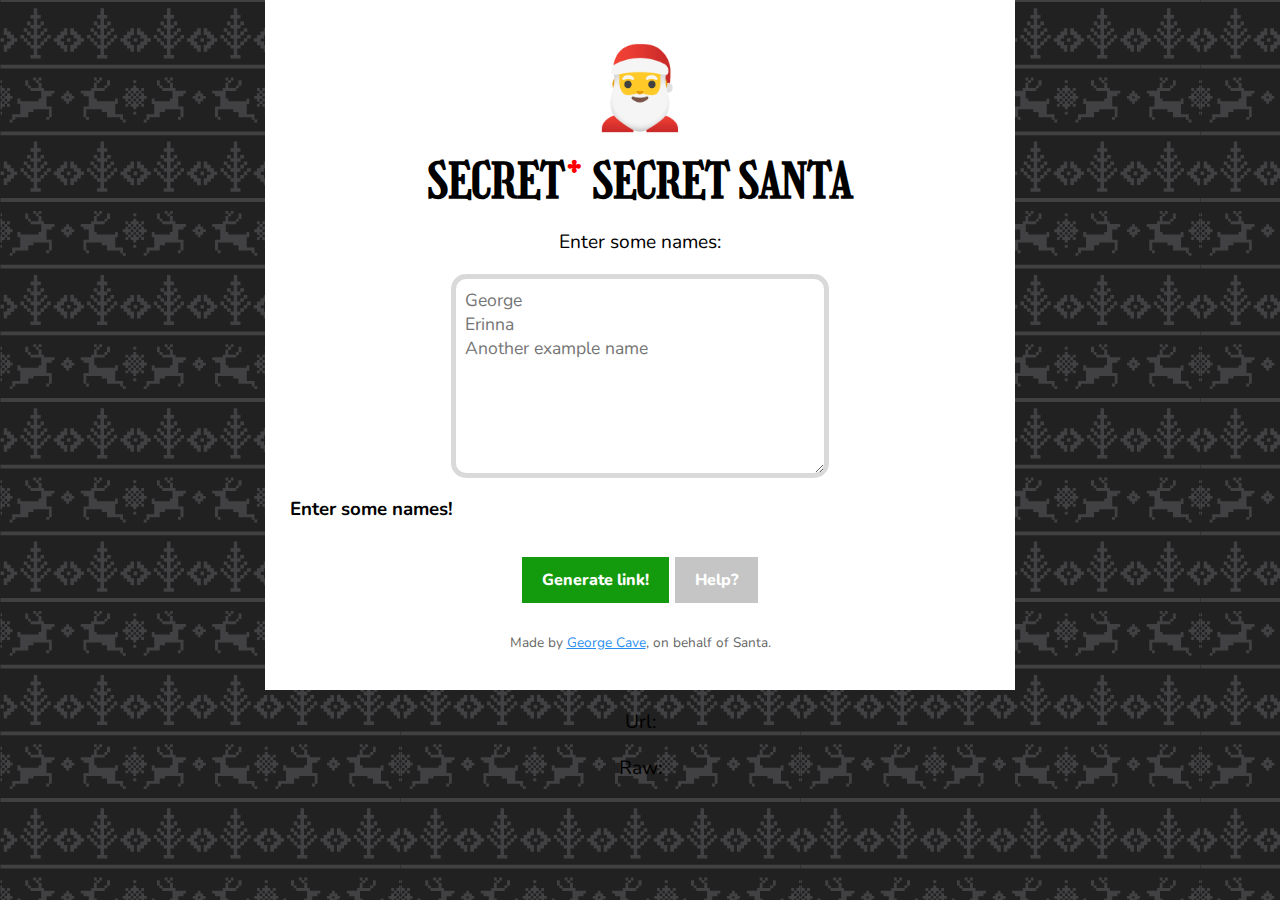
==== generate.html @ 96303698 "First draft of generator page" ====
<!DOCTYPE html>
<html lang="en">
	<head>
		<meta charset="utf-8">
		<meta name="viewport" content="width=device-width,initial-scale=1">
		<title>secret-santa</title>
		<script language="javascript" src="js/lz-string.min.js"></script>
		<link href="https://fonts.googleapis.com/css?family=Girassol|Nunito&display=swap" rel="stylesheet"> 
		<link rel="stylesheet" href="assets/styles.css">
	</head>
	<body>
		<main>
				<h3 class="emoji">🎅</h3>
				<h1>Secret<span class="star">*</span> Secret Santa</h1>
				<p>Enter some names:</p>
				<form name="names_form" id="names_form">
					<textarea id="names" placeholder="George&#10;Erinna&#10;Another example name"></textarea>	
					<div id="error_panel" class="error_panel">
						<h3>Enter some names!</h3>
					</div>
					<div class="buttons">
							<input class="submit" type="submit" value="Generate link!">
							<input class="help" type="button" value="Help?" id="help_button">
					</div>
				</form>
				<section id="link_panel" class="link_panel">
					<h3>Give this link to your friends:</h3>
					<input type="text" id="link" value="link">	
				</section>
				<section id="how_panel" class="how_panel">
					<h2>How does this work?</h2>
					<ol>
						<li>This website generates you a unique link that contains all your names and their Secret santa pairings</li>
						<li>When your friends click on the link, they can enter their name to see who they have to buy for</li>
						<li>Because all the data is contained in the link, it is private and is not logged by this website or in any database</li>
						<li>See the github page for more info: <a href="https://github.com/gcsalzburg/secret-santa">https://github.com/gcsalzburg/secret-santa</a></li>
					</ol>
				</section>
				<section class="credits_panel">
					<p>Made by <a href="https://www.designedbycave.co.uk/">George Cave</a>, on behalf of Santa.</p>
				</section>
		</main>
		

		<p>Url: <span id="compressed"></span></p>
		<p>Raw: <span id="uncompressed"></span></p>
		
		<script>
				document.getElementById("link").addEventListener("focus",function(e){
					document.getElementById("link").select();
				});
				document.getElementById("help_button").addEventListener("click", function(e){
					e.preventDefault();
					document.getElementById("how_panel").style.display = 'block';
				});
				
				document.getElementById("names_form").addEventListener("submit",function(e){
					e.preventDefault();
					var raw_names = document.getElementById("names").value.split(/\r?\n/);

					// Remove blank names and strange characters
					for(i=0; i<raw_names.length; i++){
						raw_names[i] = raw_names[i].replace(/[^a-zÀ-ÿ]+/,''); // Trim anything we don't want
						if(/^\s*$/.test(raw_names[i])){
							raw_names.splice(i,1);
							i--;
						}
					}

					// Set textarea to our processing output
					document.getElementById("names").value = raw_names.join("\r\n"); 

					// Generate the link
					generate_link(raw_names);
				});

				// Assumes that data is clean
				function generate_link(names_array){
					// Check for duplicates
					if(names_array.length < 2){
						return;
					}
					if(!is_array_unique(names_array)){
						alert("Duplicate names in list - please fix!");
						return;
					}
					
					var names = names_array.join("/");

					var num_names = names_array.length;
					var mapping = Array.from(Array(num_names),(e,i)=>i+1);
					var shuffled = shuffle_no_repeat(mapping);

					var compressed_string = "v1." + btoa(names + "|" + shuffled.join("/"));
					var link = "https://www.designedbycave.co.uk/secret-santa?s="+compressed_string;
					document.getElementById("link").value = link;
					document.getElementById("link_panel").style.display = 'block';
				}
	
				function shuffle_no_repeat(a){
					var loops=0;
					do {
						console.log(shuffle(a));
						loops++;
					} while (check(a));

					console.log(loops);
					return a;
				}

				function shuffle(a) {
					var j, x, i;
					for (i = a.length - 1; i > 0; i--) {
						j = Math.floor(Math.random() * (i + 1));
						x = a[i];
						a[i] = a[j];
						a[j] = x;
					}
					return a;
				}
				function check(a){
					for(i = 0; i<a.length; i++){
						if(a[i] == i){
							return false;
						}
					}
					return true;
				}	

				function is_array_unique(myArray){
					for (var i = 0; i < myArray.length; i++){
						if (myArray.indexOf(myArray[i]) !== myArray.lastIndexOf(myArray[i])){ 
								return false; 
						} 
					} 
					return true;
				}			
	
			</script>
	</body>
</html>
---- assets/styles.css ----
html, body{
	font-family: 'Nunito', sans-serif;
	margin:0;
	background:url(christmas-dark.png);
}

a{
	color: #278eef;
}

h3.emoji{
	margin: 0.3em 0 0 0;
	font-size:5em;
	text-align:center;
}
h1{
	font-family: 'Girassol', cursive;
	text-align: center;
	text-transform: uppercase;
	font-size: 3em;
	margin: 0.2em 0;
}
h1 .star{
	color: red;
}
p{
	font-size: 1.2em;
	text-align: center;
}
textarea{
	width: 50%;
	max-width: 50%;
	height: 10em;
	font-family: 'Nunito', sans-serif;
	padding: 0.5em;
	margin: 0 auto;
	display: block;
	font-size: 1.1em;
	border: 5px solid rgba(0,0,0,0.15);
	border-radius:15px;
}
.buttons{
	display:flex;
	justify-content: center;
}
input.submit, input.help{
	font-family: 'Nunito', sans-serif;
	display: block;
	border: 4px solid rgba(0,0,0,0);
	font-size: 1em;
	padding: 0.5em 1em;
	margin: 1em 0.2em;
	background-color: #149b0d;
	color: #fff;
	font-weight: 800;
	cursor:pointer;
}
input.help{
	background-color: #c5c5c5;
}
input:hover{
	border-color: rgba(0,0,0,0.25);
}

main{
	max-width: 90%;
	margin: 0 auto;
	width: 700px;
	min-height: 100%;
	background: rgb(255, 255, 255);
	padding: 10px 25px 25px;
}

.link_panel{
	width: 80%;
	margin: 0 auto;
	background-color: #fdfbb9;
	padding: 0.5em 1em;
	text-align: center;
	border-radius:15px;
	display:none;
}
.link_panel h3{
	margin: 0.5em 1em;
}
.link_panel input{
	font-family: 'Nunito', sans-serif;
	width: 95%;
	margin: 0.5em 0;
	box-sizing: border-box;
	font-size: 1.1em;
	padding: 0.3em 0.5em;
	word-wrap: normal;
	border: 3px solid rgba(0,0,0,0.15);
	background:#fff;
	text-align:left;
}

.how_panel, .credits_panel{
	color: #666;
	max-width: 80%;
	margin: 0 auto;
}
.how_panel h2{
	font-size:1.2em;
}
.how_panel ol, .credits_panel p{
	font-size: 0.85em;
}
.how_panel{
	display:none;
}
.credits_panel{text-align:center;}
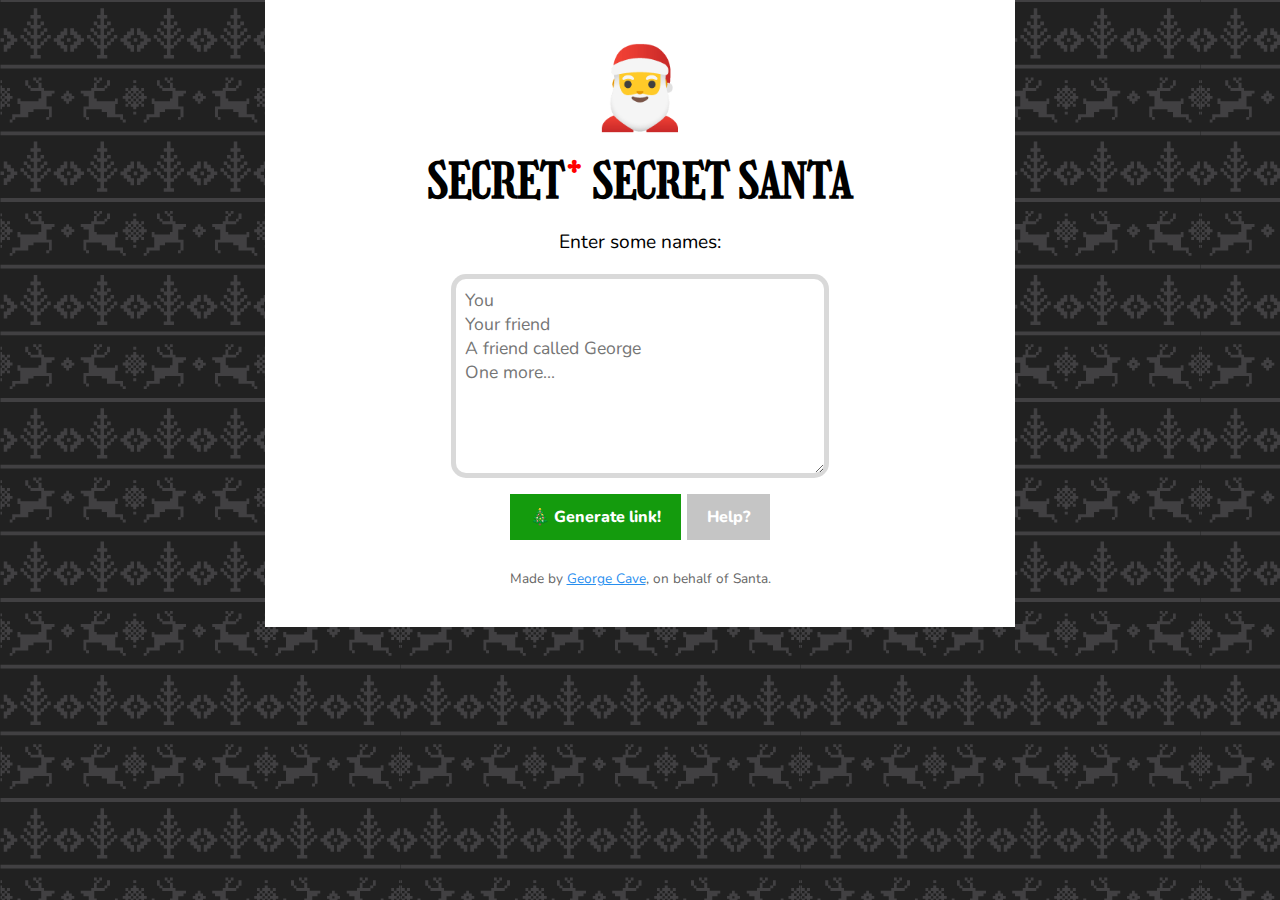
==== commit 9c3aee83: "First build of working system" ====
--- a/generate.html
+++ b/generate.html
@@ -4,7 +4,7 @@
 		<meta charset="utf-8">
 		<meta name="viewport" content="width=device-width,initial-scale=1">
 		<title>secret-santa</title>
-		<script language="javascript" src="js/lz-string.min.js"></script>
+		<script src="js/secret-santa.js"></script>
 		<link href="https://fonts.googleapis.com/css?family=Girassol|Nunito&display=swap" rel="stylesheet"> 
 		<link rel="stylesheet" href="assets/styles.css">
 	</head>
@@ -13,19 +13,18 @@
 				<h3 class="emoji">🎅</h3>
 				<h1>Secret<span class="star">*</span> Secret Santa</h1>
 				<p>Enter some names:</p>
-				<form name="names_form" id="names_form">
-					<textarea id="names" placeholder="George&#10;Erinna&#10;Another example name"></textarea>	
-					<div id="error_panel" class="error_panel">
-						<h3>Enter some names!</h3>
-					</div>
+				<form name="names_form" id="names_form" class="names_form">
+					<textarea id="names" placeholder="You&#10;Your friend&#10;A friend called George&#10;One more..."></textarea>	
+					<div id="error_panel" class="error_panel">Uh oh...</div>
 					<div class="buttons">
-							<input class="submit" type="submit" value="Generate link!">
+							<input class="submit" type="submit" value="🎄 Generate link!">
 							<input class="help" type="button" value="Help?" id="help_button">
 					</div>
 				</form>
 				<section id="link_panel" class="link_panel">
-					<h3>Give this link to your friends:</h3>
+               <h3>Give this link to your friends:</h3>
 					<input type="text" id="link" value="link">	
+               <p>When they click it, they can enter their name to find out who they have to buy for.</p>
 				</section>
 				<section id="how_panel" class="how_panel">
 					<h2>How does this work?</h2>
@@ -33,7 +32,7 @@
 						<li>This website generates you a unique link that contains all your names and their Secret santa pairings</li>
 						<li>When your friends click on the link, they can enter their name to see who they have to buy for</li>
 						<li>Because all the data is contained in the link, it is private and is not logged by this website or in any database</li>
-						<li>See the github page for more info: <a href="https://github.com/gcsalzburg/secret-santa">https://github.com/gcsalzburg/secret-santa</a></li>
+						<li>See this page for more info: <a href="https://github.com/gcsalzburg/secret-santa">https://github.com/gcsalzburg/secret-santa</a></li>
 					</ol>
 				</section>
 				<section class="credits_panel">
@@ -41,101 +40,52 @@
 				</section>
 		</main>
 		
+		<script>
 
-		<p>Url: <span id="compressed"></span></p>
-		<p>Raw: <span id="uncompressed"></span></p>
-		
-		<script>
-				document.getElementById("link").addEventListener("focus",function(e){
-					document.getElementById("link").select();
-				});
-				document.getElementById("help_button").addEventListener("click", function(e){
-					e.preventDefault();
-					document.getElementById("how_panel").style.display = 'block';
-				});
-				
-				document.getElementById("names_form").addEventListener("submit",function(e){
-					e.preventDefault();
-					var raw_names = document.getElementById("names").value.split(/\r?\n/);
+         // UI handling for this page below
 
-					// Remove blank names and strange characters
-					for(i=0; i<raw_names.length; i++){
-						raw_names[i] = raw_names[i].replace(/[^a-zÀ-ÿ]+/,''); // Trim anything we don't want
-						if(/^\s*$/.test(raw_names[i])){
-							raw_names.splice(i,1);
-							i--;
-						}
-					}
+         var _link         = document.getElementById("link");
+         var _link_panel   = document.getElementById("link_panel");
+         var _help_button  = document.getElementById("help_button");
+         var _how_panel    = document.getElementById("how_panel");
+         var _names_form   = document.getElementById("names_form");
+         var _names        = document.getElementById("names");
+         var _error_panel  = document.getElementById("error_panel");
 
-					// Set textarea to our processing output
-					document.getElementById("names").value = raw_names.join("\r\n"); 
+         _names.addEventListener("focus",function(e){
+            hide_error();
+         });
+         _link.addEventListener("focus",function(e){
+            _link.select();
+         });
+         _help_button.addEventListener("click", function(e){
+            e.preventDefault();
+            _how_panel.style.display = 'block';
+         });
 
-					// Generate the link
-					generate_link(raw_names);
-				});
+         _names_form.addEventListener("submit",function(e){
+            e.preventDefault();
 
-				// Assumes that data is clean
-				function generate_link(names_array){
-					// Check for duplicates
-					if(names_array.length < 2){
-						return;
-					}
-					if(!is_array_unique(names_array)){
-						alert("Duplicate names in list - please fix!");
-						return;
-					}
-					
-					var names = names_array.join("/");
+            var raw_names = clean_data(_names.value.split(/\r?\n/));
+            _names.value = raw_names.join("\r\n"); // Set textarea to our cleaned output
 
-					var num_names = names_array.length;
-					var mapping = Array.from(Array(num_names),(e,i)=>i+1);
-					var shuffled = shuffle_no_repeat(mapping);
-
-					var compressed_string = "v1." + btoa(names + "|" + shuffled.join("/"));
-					var link = "https://www.designedbycave.co.uk/secret-santa?s="+compressed_string;
-					document.getElementById("link").value = link;
-					document.getElementById("link_panel").style.display = 'block';
-				}
-	
-				function shuffle_no_repeat(a){
-					var loops=0;
-					do {
-						console.log(shuffle(a));
-						loops++;
-					} while (check(a));
-
-					console.log(loops);
-					return a;
-				}
-
-				function shuffle(a) {
-					var j, x, i;
-					for (i = a.length - 1; i > 0; i--) {
-						j = Math.floor(Math.random() * (i + 1));
-						x = a[i];
-						a[i] = a[j];
-						a[j] = x;
-					}
-					return a;
-				}
-				function check(a){
-					for(i = 0; i<a.length; i++){
-						if(a[i] == i){
-							return false;
-						}
-					}
-					return true;
-				}	
-
-				function is_array_unique(myArray){
-					for (var i = 0; i < myArray.length; i++){
-						if (myArray.indexOf(myArray[i]) !== myArray.lastIndexOf(myArray[i])){ 
-								return false; 
-						} 
-					} 
-					return true;
-				}			
-	
-			</script>
+            // Generate the link
+            var response = generate_link(raw_names);
+            if(response.error){
+               show_error(response.msg);
+            }else{
+               _link.value = response.msg;
+               _link_panel.style.display = 'block';
+            }
+         });
+         
+         function show_error(err_msg){
+            _error_panel.textContent = err_msg;
+            _error_panel.style.display = 'inline-block';
+         }
+         function hide_error(){
+            _error_panel.style.display = 'none';
+         }
+		</script>
 	</body>
 </html>--- a/assets/styles.css
+++ b/assets/styles.css
@@ -28,6 +28,16 @@
 	font-size: 1.2em;
 	text-align: center;
 }
+ol{
+   padding-left: 2em;
+}
+li{
+   margin-bottom: 0.3em;
+}
+.names_form{
+   display: flex;
+   flex-direction: column;
+}
 textarea{
 	width: 50%;
 	max-width: 50%;
@@ -44,9 +54,10 @@
 	display:flex;
 	justify-content: center;
 }
-input.submit, input.help{
-	font-family: 'Nunito', sans-serif;
-	display: block;
+input.submit, input.help, .button{
+	font-family: 'Nunito', sans-serif;
+   display: inline-block;
+   text-decoration:none;
 	border: 4px solid rgba(0,0,0,0);
 	font-size: 1em;
 	padding: 0.5em 1em;
@@ -59,17 +70,92 @@
 input.help{
 	background-color: #c5c5c5;
 }
-input:hover{
+input:hover, .button:hover{
 	border-color: rgba(0,0,0,0.25);
 }
 
 main{
-	max-width: 90%;
+	max-width: 85%;
 	margin: 0 auto;
 	width: 700px;
 	min-height: 100%;
 	background: rgb(255, 255, 255);
 	padding: 10px 25px 25px;
+}
+
+.error_panel{
+   background-color: rgba(255,200,61,0.4);
+   max-width: 70%;
+   margin: 0.5em auto;
+   padding: 0.5em 1em 0.5em 2.8em;
+   font-size: 1.2em;
+   border-radius: 10px;
+   position: relative;
+   display: none;
+}
+.error_panel:before{
+   content: "⚠️";
+   display: block;
+   position: absolute;
+   left: 10px;
+   top: 50%;
+   line-height: 0px;
+   font-size: 1.2em;
+}
+
+.check_form{
+   display:flex;
+   flex-direction:column;
+}
+
+.check_panel{
+   width: 100%;
+   display:flex;
+   flex-direction: column;
+   margin:0 auto;
+}
+
+.check_name{
+	font-family: 'Nunito', sans-serif;
+	width: 95%;
+	margin: 0.5em auto;
+	box-sizing: border-box;
+	font-size: 1.1em;
+	padding: 0.3em 0.5em;
+	word-wrap: normal;
+	border: 3px solid rgba(0,0,0,0.15);
+	background:#fff;
+   text-align:left;
+   max-width: 400px;
+   display:block;
+}
+
+.result_panel{
+   background-color: rgba(138,254,22,0.4);
+   max-width: 80%;
+   margin: 0.5em auto;
+   padding: 2em 1em 0em 1em;
+   font-size: 1.2em;
+   border-radius: 10px;
+   position: relative;
+   display: none;
+   text-align: center;
+}
+.result_panel:before{
+   content: "🎁";
+   display: block;
+   position: relative;
+   line-height: 0px;
+   font-size: 1.5em;
+   text-align: center;
+   width: 100%;
+}
+.result_panel h2{
+   font-size:1.4em;
+   margin: 1em 0 0 0;
+}
+.result_panel .button{
+   margin-top:0em;
 }
 
 .link_panel{
@@ -83,6 +169,11 @@
 }
 .link_panel h3{
 	margin: 0.5em 1em;
+}
+.link_panel p{
+   margin: 0 auto;   
+   font-size: 1em;
+   max-width: 70%;
 }
 .link_panel input{
 	font-family: 'Nunito', sans-serif;
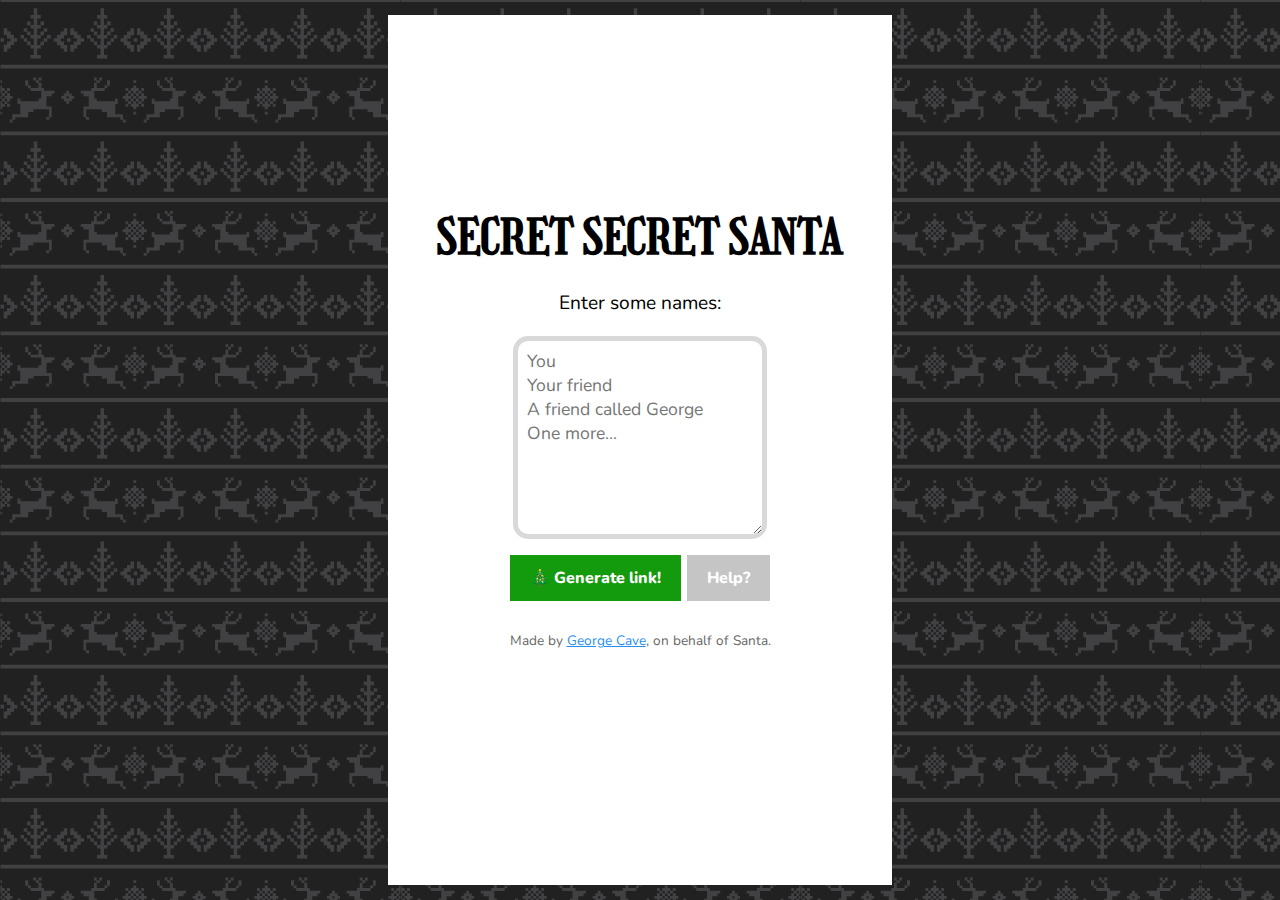
==== commit 65b3cca8: "Styling updates for better mobile compatability" ====
--- a/generate.html
+++ b/generate.html
@@ -3,7 +3,7 @@
 	<head>
 		<meta charset="utf-8">
 		<meta name="viewport" content="width=device-width,initial-scale=1">
-		<title>secret-santa</title>
+		<title>🎅 Secret Secrect Santa list generator</title>
 		<script src="js/secret-santa.js"></script>
 		<link href="https://fonts.googleapis.com/css?family=Girassol|Nunito&display=swap" rel="stylesheet"> 
 		<link rel="stylesheet" href="assets/styles.css">
@@ -11,7 +11,7 @@
 	<body>
 		<main>
 				<h3 class="emoji">🎅</h3>
-				<h1>Secret<span class="star">*</span> Secret Santa</h1>
+				<h1>Secret Secret Santa</h1>
 				<p>Enter some names:</p>
 				<form name="names_form" id="names_form" class="names_form">
 					<textarea id="names" placeholder="You&#10;Your friend&#10;A friend called George&#10;One more..."></textarea>	
--- a/assets/styles.css
+++ b/assets/styles.css
@@ -1,25 +1,43 @@
 
 html, body{
-	font-family: 'Nunito', sans-serif;
-	margin:0;
+   margin:0;
+   height: 100%;
+}
+body{
+   display: flex;
+   flex-direction: column;
+   align-items: center;
 	background:url(christmas-dark.png);
+	font-family: 'Nunito', sans-serif;
 }
 
 a{
 	color: #278eef;
 }
 
+main{
+	margin: 15px;
+	background: rgb(255, 255, 255);
+   padding: 10px 25px;
+   box-sizing: border-box;
+   flex-grow: 1;
+}
+
 h3.emoji{
-	margin: 0.3em 0 0 0;
-	font-size:5em;
-	text-align:center;
+   margin: 0.3em 0 0 0;
+   font-size: 6em;
+   text-align: center;
+   text-indent: -9586px;
+   background: url(gifts.svg) 50% 50% no-repeat;
+   background-size: contain;
 }
 h1{
 	font-family: 'Girassol', cursive;
 	text-align: center;
 	text-transform: uppercase;
 	font-size: 3em;
-	margin: 0.2em 0;
+   margin: 0.5em;
+   line-height: 1.2em;
 }
 h1 .star{
 	color: red;
@@ -48,7 +66,8 @@
 	display: block;
 	font-size: 1.1em;
 	border: 5px solid rgba(0,0,0,0.15);
-	border-radius:15px;
+   border-radius:15px;
+   -webkit-appearance: none;
 }
 .buttons{
 	display:flex;
@@ -65,22 +84,17 @@
 	background-color: #149b0d;
 	color: #fff;
 	font-weight: 800;
-	cursor:pointer;
+   cursor:pointer;
+   -webkit-appearance: none;
+   -moz-appearance: none;
+   appearance: none;
+   border-radius: 0px;
 }
 input.help{
 	background-color: #c5c5c5;
 }
 input:hover, .button:hover{
 	border-color: rgba(0,0,0,0.25);
-}
-
-main{
-	max-width: 85%;
-	margin: 0 auto;
-	width: 700px;
-	min-height: 100%;
-	background: rgb(255, 255, 255);
-	padding: 10px 25px 25px;
 }
 
 .error_panel{
@@ -130,6 +144,17 @@
    display:block;
 }
 
+.default_panel{
+   max-width: 80%;
+   margin: 0.5em auto;
+   padding: 2em 1em 0em 1em;
+   font-size: 1.2em;
+   border-radius: 10px;
+   position: relative;
+   display: none;
+   text-align: center;
+}
+
 .result_panel{
    background-color: rgba(138,254,22,0.4);
    max-width: 80%;
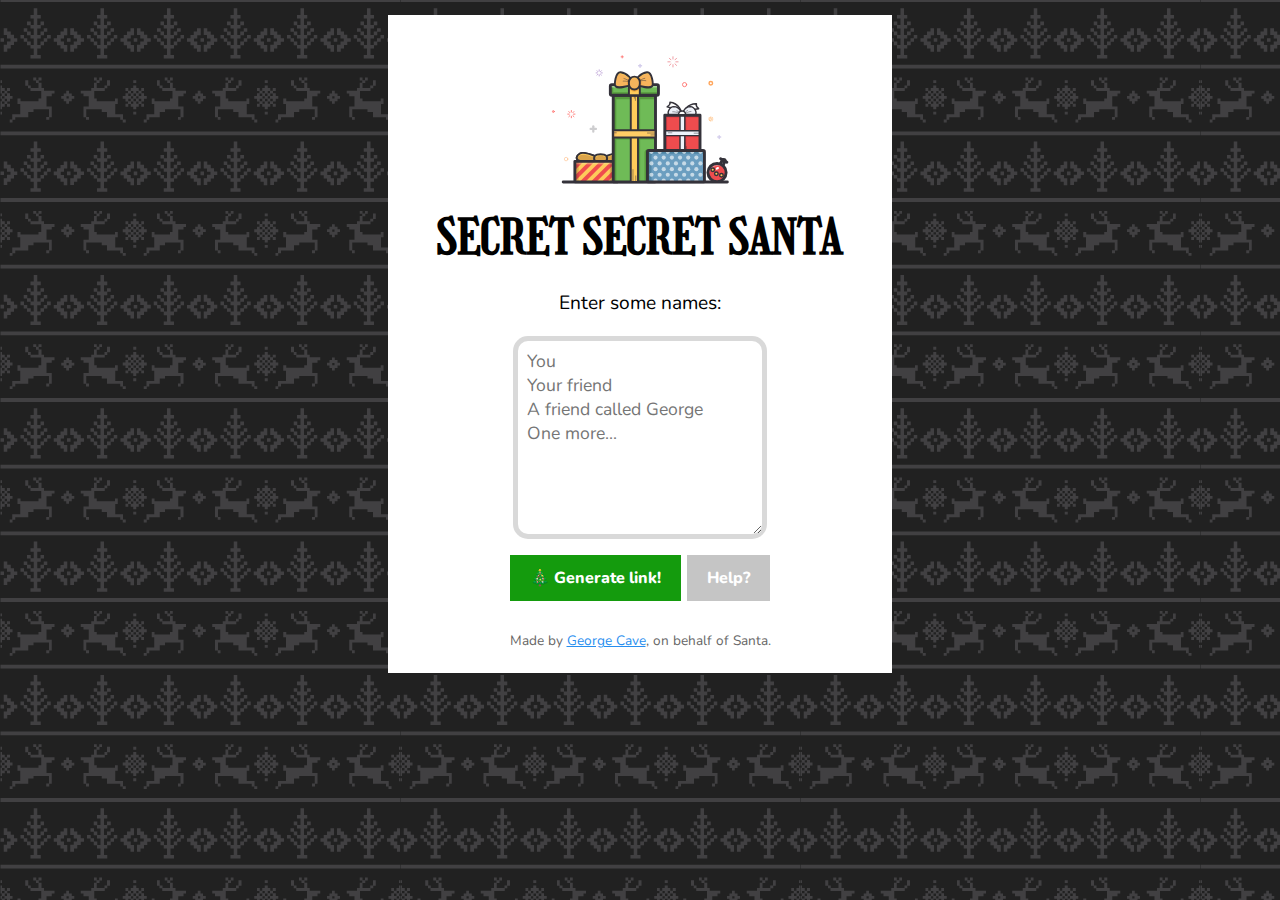
==== commit 43163bbf: "Finish readme and change attribution link" ====
--- a/generate.html
+++ b/generate.html
@@ -36,7 +36,7 @@
 					</ol>
 				</section>
 				<section class="credits_panel">
-					<p>Made by <a href="https://www.designedbycave.co.uk/">George Cave</a>, on behalf of Santa.</p>
+					<p>Made by <a href="https://interactionmagic.com/">George Cave</a>, on behalf of Santa.</p>
 				</section>
 		</main>
 		
--- a/assets/styles.css
+++ b/assets/styles.css
@@ -20,7 +20,6 @@
 	background: rgb(255, 255, 255);
    padding: 10px 25px;
    box-sizing: border-box;
-   flex-grow: 1;
 }
 
 h3.emoji{
@@ -147,7 +146,7 @@
 .default_panel{
    max-width: 80%;
    margin: 0.5em auto;
-   padding: 2em 1em 0em 1em;
+   padding: 2em 1em;
    font-size: 1.2em;
    border-radius: 10px;
    position: relative;
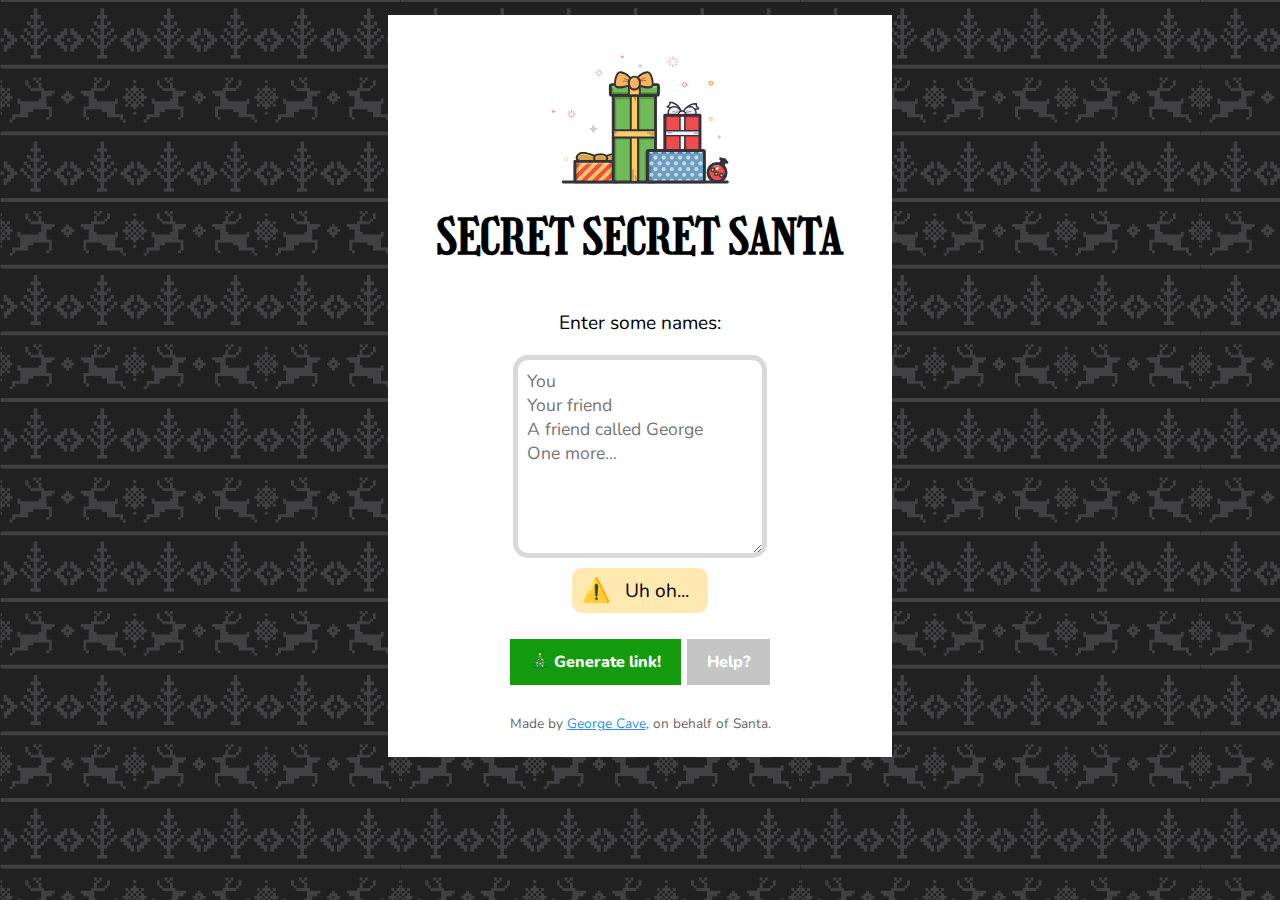
==== commit 40f36625: "Huge refactor to allow for exclusive lists with comma separation" ====
--- a/generate.html
+++ b/generate.html
@@ -4,7 +4,6 @@
 		<meta charset="utf-8">
 		<meta name="viewport" content="width=device-width,initial-scale=1">
 		<title>🎅 Secret Secrect Santa list generator</title>
-		<script src="js/secret-santa.js"></script>
 		<link href="https://fonts.googleapis.com/css?family=Girassol|Nunito&display=swap" rel="stylesheet"> 
 		<link rel="stylesheet" href="assets/styles.css">
 	</head>
@@ -13,79 +12,36 @@
 				<h3 class="emoji">🎅</h3>
 				<h1>Secret Secret Santa</h1>
 				<p>Enter some names:</p>
-				<form name="names_form" id="names_form" class="names_form">
-					<textarea id="names" placeholder="You&#10;Your friend&#10;A friend called George&#10;One more..."></textarea>	
-					<div id="error_panel" class="error_panel">Uh oh...</div>
+				<form name="names-form" class="names-form">
+					<textarea id="names" placeholder="You&#10;Your friend&#10;A friend called George&#10;One more..." data-lpignore="true"></textarea>	
+					<div class="error-panel">Uh oh...</div>
 					<div class="buttons">
 							<input class="submit" type="submit" value="🎄 Generate link!">
-							<input class="help" type="button" value="Help?" id="help_button">
+							<input class="help-button" type="button" value="Help?">
 					</div>
 				</form>
-				<section id="link_panel" class="link_panel">
+				<section class="link-panel">
                <h3>Give this link to your friends:</h3>
 					<input type="text" id="link" value="link">	
                <p>When they click it, they can enter their name to find out who they have to buy for.</p>
 				</section>
-				<section id="how_panel" class="how_panel">
+				<section class="how-panel">
 					<h2>How does this work?</h2>
 					<ol>
 						<li>This website generates you a unique link that contains all your names and their Secret santa pairings</li>
 						<li>When your friends click on the link, they can enter their name to see who they have to buy for</li>
 						<li>Because all the data is contained in the link, it is private and is not logged by this website or in any database</li>
+						<li><strong>Pro tip:</strong> Add names on same line separated by a comma to avoid couples buying for each other</li>
 						<li>See this page for more info: <a href="https://github.com/gcsalzburg/secret-santa">https://github.com/gcsalzburg/secret-santa</a></li>
 					</ol>
 				</section>
-				<section class="credits_panel">
+				<section class="credits-panel">
 					<p>Made by <a href="https://interactionmagic.com/">George Cave</a>, on behalf of Santa.</p>
 				</section>
 		</main>
 		
-		<script>
-
-         // UI handling for this page below
-
-         var _link         = document.getElementById("link");
-         var _link_panel   = document.getElementById("link_panel");
-         var _help_button  = document.getElementById("help_button");
-         var _how_panel    = document.getElementById("how_panel");
-         var _names_form   = document.getElementById("names_form");
-         var _names        = document.getElementById("names");
-         var _error_panel  = document.getElementById("error_panel");
-
-         _names.addEventListener("focus",function(e){
-            hide_error();
-         });
-         _link.addEventListener("focus",function(e){
-            _link.select();
-         });
-         _help_button.addEventListener("click", function(e){
-            e.preventDefault();
-            _how_panel.style.display = 'block';
-         });
-
-         _names_form.addEventListener("submit",function(e){
-            e.preventDefault();
-
-            var raw_names = clean_data(_names.value.split(/\r?\n/));
-            _names.value = raw_names.join("\r\n"); // Set textarea to our cleaned output
-
-            // Generate the link
-            var response = generate_link(raw_names);
-            if(response.error){
-               show_error(response.msg);
-            }else{
-               _link.value = response.msg;
-               _link_panel.style.display = 'block';
-            }
-         });
-         
-         function show_error(err_msg){
-            _error_panel.textContent = err_msg;
-            _error_panel.style.display = 'inline-block';
-         }
-         function hide_error(){
-            _error_panel.style.display = 'none';
-         }
-		</script>
+		<script src="js/SecretSanta.js"></script>
+		<script src="js/common.js"></script>
+		<script src="js/generate.js"></script>
 	</body>
 </html>--- a/assets/styles.css
+++ b/assets/styles.css
@@ -20,6 +20,8 @@
 	background: rgb(255, 255, 255);
    padding: 10px 25px;
    box-sizing: border-box;
+	display: flex;
+   flex-direction: column;
 }
 
 h3.emoji{
@@ -51,7 +53,7 @@
 li{
    margin-bottom: 0.3em;
 }
-.names_form{
+.names-form{
    display: flex;
    flex-direction: column;
 }
@@ -72,7 +74,7 @@
 	display:flex;
 	justify-content: center;
 }
-input.submit, input.help, .button{
+input.submit, input.help-button, .button{
 	font-family: 'Nunito', sans-serif;
    display: inline-block;
    text-decoration:none;
@@ -89,14 +91,14 @@
    appearance: none;
    border-radius: 0px;
 }
-input.help{
+input.help-button{
 	background-color: #c5c5c5;
 }
 input:hover, .button:hover{
 	border-color: rgba(0,0,0,0.25);
 }
 
-.error_panel{
+.error-panel{
    background-color: rgba(255,200,61,0.4);
    max-width: 70%;
    margin: 0.5em auto;
@@ -104,9 +106,9 @@
    font-size: 1.2em;
    border-radius: 10px;
    position: relative;
-   display: none;
-}
-.error_panel:before{
+   display: inline-block;
+}
+.error-panel:before{
    content: "⚠️";
    display: block;
    position: absolute;
@@ -116,19 +118,19 @@
    font-size: 1.2em;
 }
 
-.check_form{
+.check-panel{
+   width: 100%;
+   display:flex;
+   flex-direction: column;
+   margin:0 auto;
+}
+.check-form{
    display:flex;
    flex-direction:column;
 }
 
-.check_panel{
-   width: 100%;
-   display:flex;
-   flex-direction: column;
-   margin:0 auto;
-}
-
-.check_name{
+
+.check-name{
 	font-family: 'Nunito', sans-serif;
 	width: 95%;
 	margin: 0.5em auto;
@@ -143,18 +145,17 @@
    display:block;
 }
 
-.default_panel{
+.default-panel{
    max-width: 80%;
    margin: 0.5em auto;
-   padding: 2em 1em;
+   padding: 1em 1em;
    font-size: 1.2em;
    border-radius: 10px;
    position: relative;
-   display: none;
-   text-align: center;
-}
-
-.result_panel{
+   text-align: center;
+}
+
+.result-panel{
    background-color: rgba(138,254,22,0.4);
    max-width: 80%;
    margin: 0.5em auto;
@@ -162,10 +163,9 @@
    font-size: 1.2em;
    border-radius: 10px;
    position: relative;
-   display: none;
-   text-align: center;
-}
-.result_panel:before{
+   text-align: center;
+}
+.result-panel:before{
    content: "🎁";
    display: block;
    position: relative;
@@ -174,32 +174,31 @@
    text-align: center;
    width: 100%;
 }
-.result_panel h2{
+.result-panel h2{
    font-size:1.4em;
    margin: 1em 0 0 0;
 }
-.result_panel .button{
+.result-panel .button{
    margin-top:0em;
 }
 
-.link_panel{
+.link-panel{
 	width: 80%;
 	margin: 0 auto;
 	background-color: #fdfbb9;
 	padding: 0.5em 1em;
 	text-align: center;
 	border-radius:15px;
-	display:none;
-}
-.link_panel h3{
+}
+.link-panel h3{
 	margin: 0.5em 1em;
 }
-.link_panel p{
+.link-panel p{
    margin: 0 auto;   
    font-size: 1em;
    max-width: 70%;
 }
-.link_panel input{
+.link-panel input{
 	font-family: 'Nunito', sans-serif;
 	width: 95%;
 	margin: 0.5em 0;
@@ -212,18 +211,26 @@
 	text-align:left;
 }
 
-.how_panel, .credits_panel{
+.how-panel, .credits-panel{
 	color: #666;
 	max-width: 80%;
 	margin: 0 auto;
 }
-.how_panel h2{
+.how-panel h2{
 	font-size:1.2em;
 }
-.how_panel ol, .credits_panel p{
+.how-panel ol, .credits-panel p{
 	font-size: 0.85em;
 }
-.how_panel{
-	display:none;
-}
-.credits_panel{text-align:center;}+.credits-panel{text-align:center;}
+
+/* Toggles */
+
+body:not(.show-help) .how-panel{display: none;}
+body:not(.show-link) .link-panel{display:none;}
+
+body:not(.show-check) .check-form{display:none;}
+body.show-check .default-panel{display:none;}
+
+body.show-results .check-form{display:none;}
+body:not(.show-results) .result-panel{display:none;}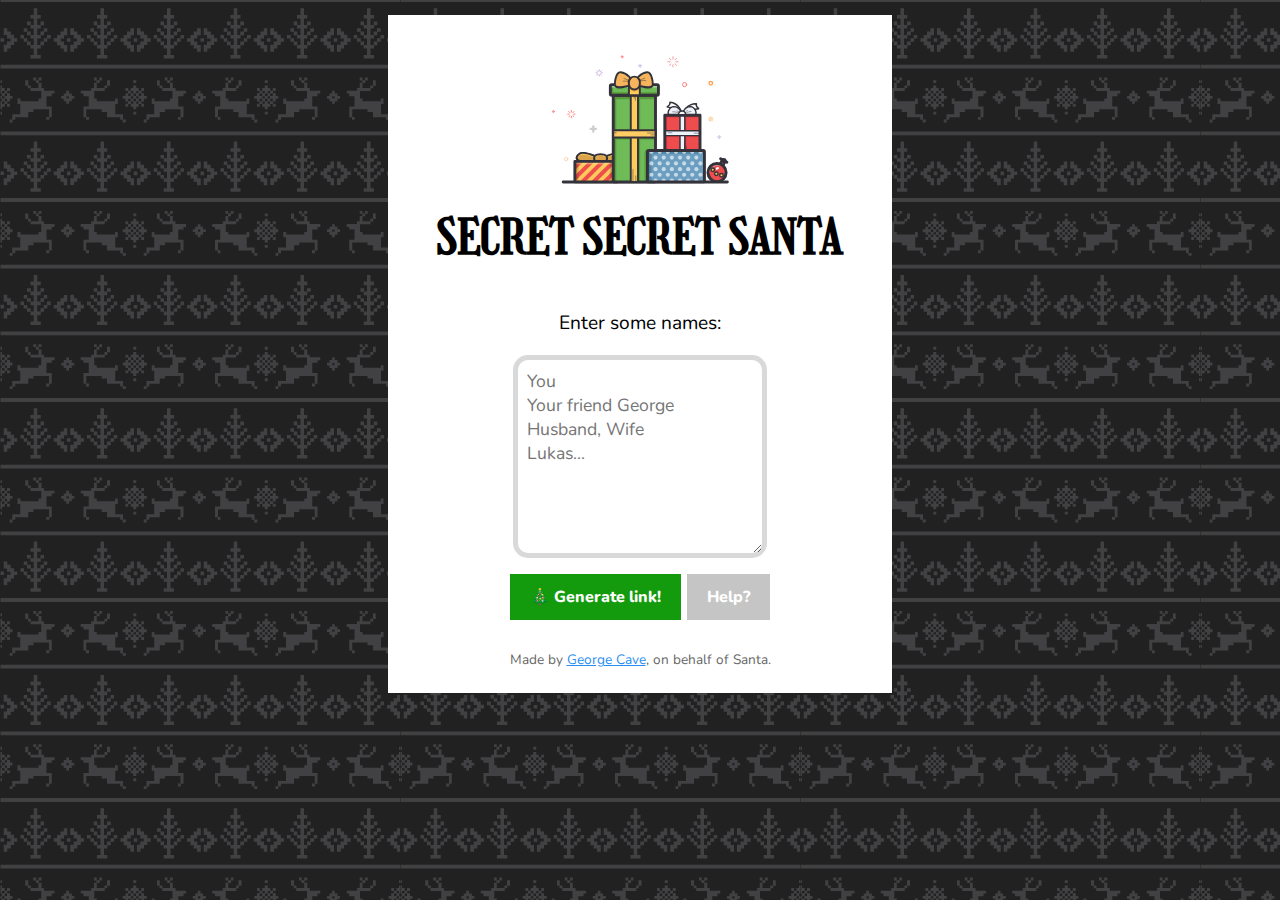
==== commit 8815162c: "Fix error bugs on generate page" ====
--- a/generate.html
+++ b/generate.html
@@ -13,8 +13,7 @@
 				<h1>Secret Secret Santa</h1>
 				<p>Enter some names:</p>
 				<form name="names-form" class="names-form">
-					<textarea id="names" placeholder="You&#10;Your friend&#10;A friend called George&#10;One more..." data-lpignore="true"></textarea>	
-					<div class="error-panel">Uh oh...</div>
+					<textarea id="names" placeholder="You&#10;Your friend George&#10;Husband, Wife&#10;Lukas..." data-lpignore="true"></textarea>	
 					<div class="buttons">
 							<input class="submit" type="submit" value="🎄 Generate link!">
 							<input class="help-button" type="button" value="Help?">
